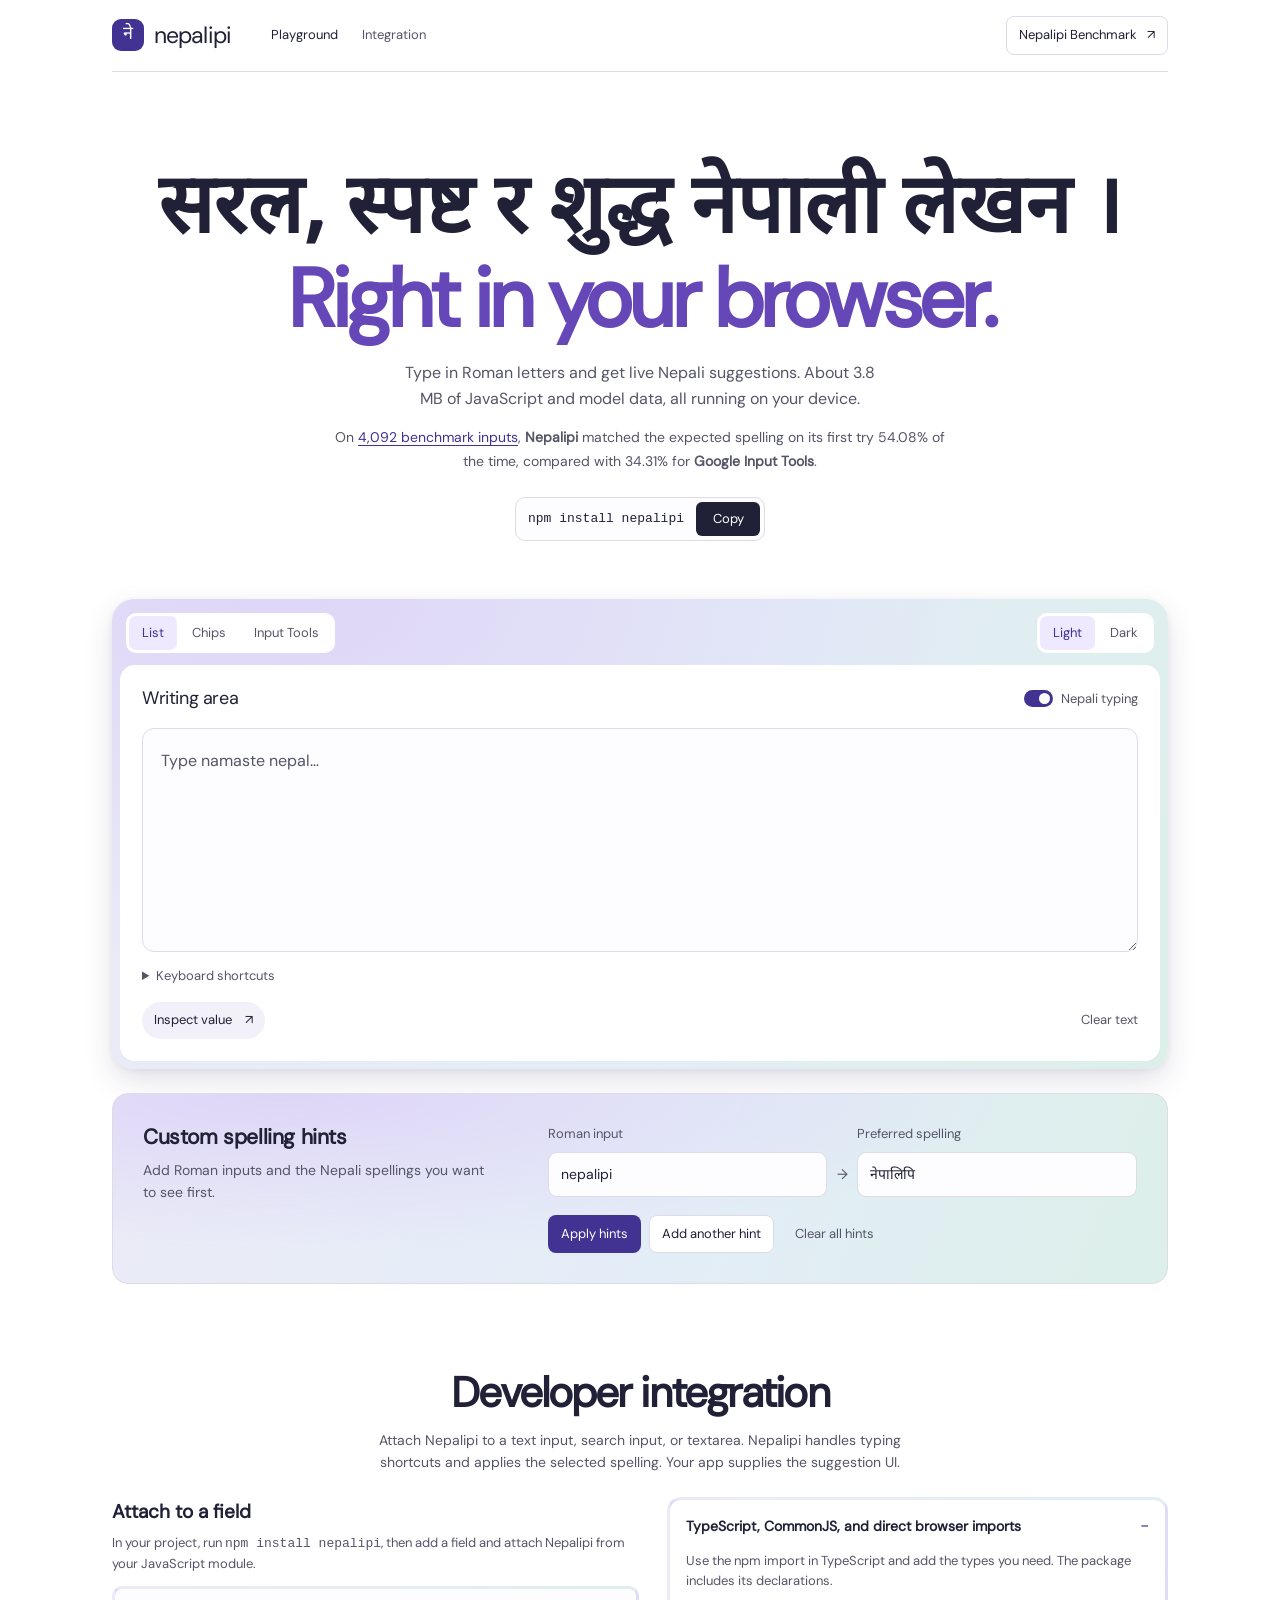
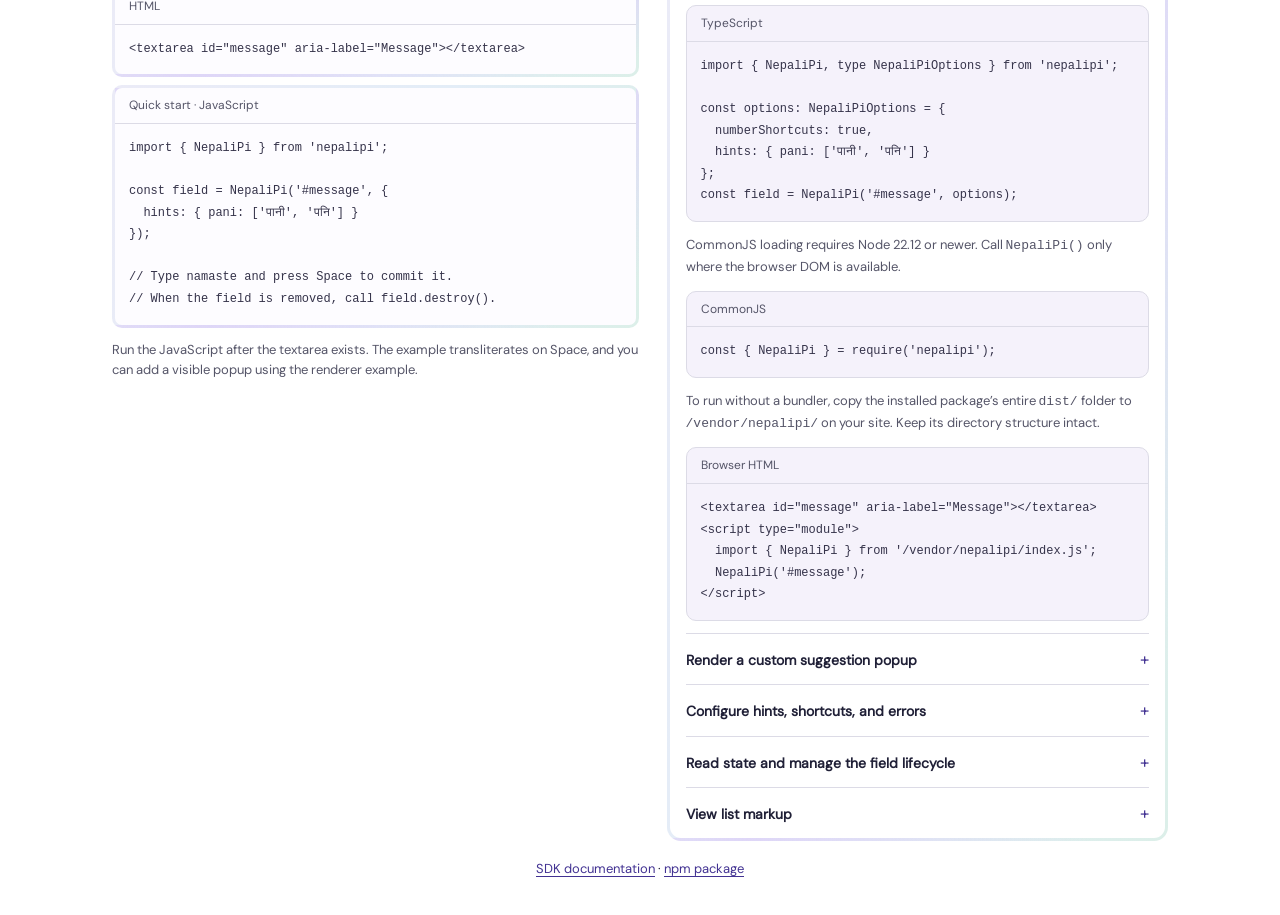
==== index.html @ 9d8fdc6d "Publish the Nepalipi demo and benchmark Demo source: 6772d2b95c09f2d27fc8e3fb9baa50d44a556fe8" ====
<!doctype html>
<html lang="en" data-theme="ink">
<head>
  <meta charset="UTF-8">
  <meta name="viewport" content="width=device-width, initial-scale=1">
  <meta name="theme-color" content="#0a0a0a">
  <meta http-equiv="refresh" content="0;url=/input-demo.html">
  <meta name="description" content="Add Nepali typing to your inputs and textareas with a vanilla JavaScript API.">
  <title>Nepalipi — Input playground</title>
  <link rel="canonical" href="/input-demo.html">
  <link rel="stylesheet" href="/input-demo/demo.css">
</head>
<body>
  <main><section class="intro"><h1>Nepalipi</h1><p><a href="/input-demo.html">Open the input playground →</a></p></section></main>
</body>
</html>
---- input-demo/demo.css ----
@font-face {
  font-family: DM;
  src: url('/fonts/dm-sans.ttf') format('truetype');
  font-weight: 400;
  font-display: swap;
}
@font-face {
  font-family: Nepali;
  src: url('/fonts/noto-devanagari.ttf') format('truetype');
  font-display: swap;
}

/* Consumer-owned demo styles. The browser API loads none of this stylesheet. */
:root {
  color-scheme: light;
  --page: #fff;
  --surface: #fff;
  --field: #fdfcff;
  --text: #202037;
  --muted: #555568;
  --line: #dcdbe6;
  --accent: #423292;
  --accent-ink: #fff;
  --soft: #eee9ff;
  --side: #f2f0f8;
  --code: #f5f2fb;
  --code-text: #35334a;
  --frame: radial-gradient(ellipse at 16% 0%, #ded6f7, transparent 58%),
    linear-gradient(112deg, #ebebf7, #e3edf7 55%, #dcefe9);
  --hero-accent: #6547b8;
  --popup-shadow: 0 12px 30px #2d265a22, 0 2px 6px #2d265a12;
}
:root[data-theme=ink] {
  color-scheme: dark;
  --page: #171522;
  --surface: #242033;
  --field: #1a1727;
  --text: #f6f3fd;
  --muted: #c1b9d2;
  --line: #554c68;
  --accent: #d6c7ff;
  --accent-ink: #23193b;
  --soft: #41345c;
  --side: #352b48;
  --code: #201a2f;
  --code-text: #e1d7f4;
  --frame: radial-gradient(ellipse at 16% 0%, #45395a, transparent 58%),
    linear-gradient(112deg, #322c45, #30394d 55%, #2d4645);
  --hero-accent: #c5b0ff;
  --popup-shadow: 0 12px 30px #0008, 0 2px 6px #0004;
}
* { box-sizing: border-box; }
html { scroll-padding-top: 24px; }
body { margin: 0; background: var(--page); color: var(--text); font: 14px/1.55 DM, Nepali, sans-serif; }
button, input, textarea { font: inherit; }
button, a, input, textarea, summary { -webkit-tap-highlight-color: transparent; }
button { cursor: pointer; color: inherit; }
button:disabled { cursor: default; }
a { color: inherit; text-decoration: none; }
button:focus-visible, a:focus-visible, summary:focus-visible { outline: 2px solid var(--accent); outline-offset: 4px; }
main, .masthead { width: min(1056px, calc(100% - 64px)); margin-inline: auto; }
.masthead { min-height: 72px; border-bottom: 1px solid var(--line); display: flex; align-items: center; justify-content: space-between; gap: 24px; }
.header-start { display: flex; align-items: center; gap: 40px; }
.brand { display: flex; align-items: center; gap: 10px; font-size: 23px; letter-spacing: -.9px; }
.brand-mark { display: grid; place-items: center; width: 32px; height: 32px; border-radius: 9px; background: var(--accent); color: var(--accent-ink); font: 18px/1 Nepali, sans-serif; letter-spacing: 0; }
.masthead nav { display: flex; gap: 24px; }
.masthead nav a { color: var(--muted); font-size: 13px; }
.masthead nav a[aria-current], .masthead nav a:hover { color: var(--text); }
.writer-link { display: flex; align-items: center; gap: 10px; border: 1px solid var(--line); border-radius: 8px; padding: 8px 12px; font-size: 13px; }
.writer-link:hover { background: var(--side); }
.intro { padding: clamp(48px, 7vw, 96px) 0 clamp(32px, 5vw, 58px); text-align: center; }
h1 { font: 700 clamp(42px, 6.4vw, 84px)/1.05 DM, sans-serif; letter-spacing: -.06em; margin: 0 0 18px; text-wrap: balance; }
h1 span { color: var(--hero-accent); }
h1 [lang=ne] { color: inherit; font-family: Nepali, sans-serif; letter-spacing: 0; }
.intro p { max-width: 485px; margin: 0 auto; color: var(--muted); font-size: 16px; line-height: 1.65; text-wrap: pretty; }
.intro .hero-benchmark { max-width: 620px; margin-top: 14px; font-size: 14px; }
.hero-benchmark a { color: var(--accent); text-decoration: underline; text-underline-offset: 3px; }
.install-command { display: inline-flex; align-items: center; gap: 12px; margin-top: 24px; padding: 4px 4px 4px 12px; border: 1px solid var(--line); border-radius: 10px; background: var(--field); }
.install-command code { font: 13px/1.5 'SFMono-Regular', Consolas, monospace; white-space: nowrap; }
.install-command button { min-width: 64px; border: 0; border-radius: 6px; padding: 7px 10px; background: var(--text); color: var(--page); font-size: 13px; }
.install-command button:hover { background: var(--accent); color: var(--accent-ink); }
.intro .install-status { margin-top: 8px; font-size: 12px; }
.intro .install-status:empty { margin-top: 0; }
.editor-frame { min-width: 0; padding: 8px; border-radius: 22px; background: var(--frame); box-shadow: var(--popup-shadow); }
.lab-bar { display: flex; align-items: center; justify-content: space-between; gap: 12px; padding: 6px 6px 12px; }
.renderer-switch, .appearance { display: flex; gap: 2px; padding: 3px; border-radius: 10px; background: var(--surface); }
.renderer-switch button, .appearance button { border: 0; border-radius: 7px; padding: 7px 13px; background: transparent; color: var(--muted); font-size: 13px; }
.renderer-switch button:hover, .appearance button:hover { color: var(--text); background: var(--side); }
.renderer-switch button[aria-pressed=true], .appearance button[aria-pressed=true] { color: var(--accent); background: var(--soft); }
.form-side { padding: 22px; border-radius: 15px; background: var(--surface); }
.workspace-heading { display: flex; justify-content: space-between; align-items: center; gap: 18px; margin-bottom: 18px; }
h2 { margin: 0; font-size: 18px; line-height: 1.3; font-weight: 400; letter-spacing: -.4px; }
.field-shell { position: relative; }
input[type=text], textarea { display: block; width: 100%; border: 1px solid var(--line); border-radius: 12px; background: var(--field); color: var(--text); padding: 14px 16px; font-size: 18px; line-height: 1.65; outline: none; }
textarea { resize: vertical; min-height: 224px; padding: 18px; font-size: 21px; line-height: 1.7; }
input[type=text]:hover, textarea:hover { border-color: var(--muted); }
input[type=text]:focus, textarea:focus { border-color: var(--accent); box-shadow: 0 0 0 2px var(--soft); }
input::placeholder, textarea::placeholder { color: var(--muted); opacity: 1; font-size: 16px; }
kbd { font-family: DM, sans-serif; }
.toggle { position: relative; display: flex; align-items: center; gap: 8px; cursor: pointer; font-size: 13px; color: var(--muted); }
.toggle input { position: absolute; left: 0; width: 32px; height: 22px; margin: 0; opacity: 0; }
.toggle-track { pointer-events: none; position: relative; width: 29px; height: 17px; border-radius: 20px; background: var(--muted); }
.toggle-track::after { content: ''; position: absolute; width: 11px; height: 11px; border-radius: 50%; top: 3px; left: 3px; background: var(--surface); transition: transform .16s; }
.toggle input:checked + .toggle-track { background: var(--accent); }
.toggle input:checked + .toggle-track::after { transform: translateX(12px); background: var(--accent-ink); }
.toggle input:focus-visible + .toggle-track { outline: 2px solid var(--accent); outline-offset: 4px; }
.form-footer { display: flex; align-items: center; justify-content: space-between; gap: 16px; margin-top: 16px; }
.submit, .reset { border: 0; border-radius: 24px; background: var(--side); color: var(--text); padding: 8px 12px; font-size: 13px; }
.submit > span { margin-left: 10px; }
.reset { background: transparent; color: var(--muted); padding-right: 0; }
.submit:hover, .reset:hover { color: var(--accent); }
#form-result { display: block; white-space: pre-wrap; overflow-wrap: anywhere; font-family: Nepali, monospace; border: 1px solid var(--line); border-radius: 12px; padding: 16px; margin-top: 20px; font-size: 13px; background: var(--code); }
.hint-controls {
  display: grid;
  grid-template-columns: minmax(0, 1fr) minmax(0, 1.65fr);
  align-items: start;
  gap: clamp(16px, 4vw, 48px);
  margin: 24px 0 0;
  padding: clamp(16px, 3vw, 30px);
  border: 1px solid var(--line);
  border-radius: 16px;
  background: var(--frame);
}
.hint-intro h2 { font-size: 21px; font-weight: 600; }
.hint-intro p, .integration-intro p { margin: 8px 0 0; color: var(--muted); font-size: 14px; line-height: 1.6; }
.hint-editor { min-width: 0; }
.hint-fields { display: grid; grid-template-columns: minmax(0, 1fr) 12px minmax(0, 1fr); align-items: end; gap: 9px; }
.hint-fields + .hint-fields { margin-top: 16px; border-top: 1px solid var(--line); padding-top: 16px; }
.remove-hint { grid-column: 1 / -1; justify-self: end; padding: 4px 0; border: 0; background: transparent; color: var(--muted); font-size: 12px; text-decoration: underline; text-underline-offset: 3px; }
.hint-controls label { display: block; color: var(--muted); font-size: 13px; margin-bottom: 8px; }
.hint-controls input[type=text] { font-size: 14px; padding: 10px 12px; border-radius: 9px; }
.hint-arrow { align-self: end; padding-bottom: 11px; color: var(--muted); text-align: center; }
.hint-actions { display: flex; gap: 8px; flex-wrap: wrap; margin-top: 18px; }
.hint-actions button { border: 0; border-radius: 8px; padding: 9px 13px; background: var(--surface); color: var(--text); box-shadow: inset 0 0 0 1px var(--line); font-size: 13px; }
.hint-actions button:first-child { background: var(--accent); color: var(--accent-ink); box-shadow: none; }
.hint-actions #clear-hints { background: transparent; color: var(--muted); box-shadow: none; }
.hint-actions button:hover { opacity: .85; }
.hint-controls #hint-status { margin: 16px 0 0; font-size: 13px; overflow-wrap: anywhere; }
summary { cursor: pointer; }
.typing-guide { margin-top: 14px; color: var(--muted); font-size: 13px; }
.typing-guide p { max-width: 440px; margin: 12px 0 0; line-height: 1.8; }
.integration { margin-top: clamp(42px, 7vw, 82px); padding-bottom: 32px; }
.integration-intro { max-width: 580px; margin: 0 auto 24px; text-align: center; }
.integration-intro h2 { font-size: clamp(28px, 4vw, 42px); font-weight: 700; letter-spacing: -.045em; }
.integration-layout { display: grid; grid-template-columns: minmax(0, 1.05fr) minmax(0, 1fr); gap: clamp(16px, 3vw, 28px); align-items: start; }
.integration-start, .integration-reference { min-width: 0; }
.integration-start h3 { margin: 0; font-size: 19px; font-weight: 600; }
.integration-start h3 + .engine-note { margin: 6px 0 12px; }
.integration-start .code-card + .code-card { margin-top: 8px; }
.integration .engine-note { margin: 12px 0 0; color: var(--muted); font-size: 13px; }
.integration-start .code-card { border: 3px solid transparent; background: linear-gradient(var(--field), var(--field)) padding-box, var(--frame) border-box; }
.integration-reference {
  border: 3px solid transparent;
  border-radius: 14px;
  background: linear-gradient(var(--surface), var(--surface)) padding-box, var(--frame) border-box;
  padding: 0 16px;
}
.integration-topic, .markup-preview { border-bottom: 1px solid var(--line); }
.integration-reference > :last-child { border-bottom: 0; }
.integration-reference summary { display: flex; justify-content: space-between; align-items: baseline; gap: 12px; padding: 12px 0; font-size: 14px; font-weight: 600; list-style: none; }
.integration-reference summary::-webkit-details-marker { display: none; }
.integration-reference summary::after { content: '+' / ''; color: var(--accent); font-size: 17px; font-weight: 400; }
.integration-reference details[open] > summary::after { content: '−' / ''; }
.integration-reference summary:hover { color: var(--accent); }
.integration-reference details[open] { padding-bottom: 12px; }
.integration-reference details > p:first-of-type { margin-top: 0; }
.integration-topic p, .integration-topic dd { color: var(--muted); font-size: 13px; line-height: 1.6; }
.integration-topic .code-card + .code-card { margin-top: 8px; }
.integration-topic dl { display: grid; gap: 12px; margin: 14px 0 0; }
.integration-topic dd { margin: 3px 0 0; }
.integration .integration-links { margin: 18px 0 0; text-align: center; font-size: 13px; }
.integration-links a { color: var(--accent); text-decoration: underline; text-underline-offset: 3px; }
pre { margin: 12px 0 0; font: 11px/1.8 'SFMono-Regular', Consolas, monospace; white-space: pre-wrap; overflow-wrap: anywhere; tab-size: 2; }
.markup-preview pre { padding: 14px; background: var(--code); border-radius: 10px; color: var(--text); }
.code-card { border: 1px solid var(--line); border-radius: 10px; background: var(--code); color: var(--code-text); }
.code-language { padding: 8px 14px; border-bottom: 1px solid var(--line); color: var(--muted); font-size: 12px; }
.code-card pre { margin: 0; padding: 14px; font-size: 12px; line-height: 1.8; }
.sr-only { position: absolute; width: 1px; height: 1px; overflow: hidden; clip-path: inset(50%); white-space: nowrap; }
[hidden] { display: none !important; }

/* Three independent suggestion renderers, styled only by this demo. */


.suggestion-host { position: absolute; top: 100%; left: 0; right: 0; z-index: 3; margin-top: 8px; }
.suggestion-host.caret-popup { position: fixed; inset: auto; width: 360px; max-width: calc(100vw - 16px); margin: 0; z-index: 100; overflow: auto; overscroll-behavior: contain; border-radius: 12px; box-shadow: var(--popup-shadow); scrollbar-width: thin; }
.suggestion-list { list-style: none; margin: 0; padding: 5px; border: 1px solid var(--line); border-radius: 12px; background: var(--surface); }
.suggestion-list li + li { margin-top: 2px; }
.suggestion-list button { display: flex; align-items: center; gap: 10px; width: 100%; border: 0; border-radius: 12px; padding: 9px 10px; background: transparent; text-align: left; }
.suggestion-list strong { flex: 1; min-width: 0; overflow-wrap: anywhere; font: 18px/1.45 Nepali, sans-serif; }
.suggestion-list button > span { font: 10px DM, Nepali, sans-serif; color: var(--muted); }
.suggestion-list button:hover { background: var(--side); }
.suggestion-list button[aria-selected=true] { background: var(--soft); color: var(--accent); }
.suggestion-list button[aria-selected=true] > span { color: var(--accent); }
.suggestion-list [data-kind=english] { border-top: 1px solid var(--line); border-radius: 0 0 6px 6px; margin-top: 3px; padding-top: 11px; }
.option-shortcut { flex: none; min-width: 19px; border: 1px solid var(--line); border-bottom-width: 2px; border-radius: 4px; background: var(--surface); color: var(--muted); padding: 0 4px; font: 12px/1.6 Nepali, sans-serif; text-align: center; }
[aria-selected=true] > .option-shortcut { border-color: color-mix(in srgb, var(--accent) 40%, transparent); color: var(--accent); }
.suggestion-chips { display: flex; flex-wrap: wrap; gap: 7px; padding: 10px; border: 1px solid var(--line); border-radius: 12px; background: var(--surface); }
.suggestion-chips button { display: flex; align-items: center; gap: 7px; min-width: 0; max-width: 100%; border: 1px solid var(--line); border-radius: 5px; padding: 8px 10px; background: var(--page); font: 17px/1.4 Nepali, sans-serif; text-align: left; }
.suggestion-chips [data-option-text] { min-width: 0; overflow-wrap: anywhere; }
.suggestion-chips button:hover { border-color: var(--accent); }
.suggestion-chips button[aria-selected=true] { background: var(--soft); border-color: var(--accent); color: var(--accent); }
.caret-popup [data-kind=english] strong, .suggestion-chips [data-kind=english] { font-family: DM, sans-serif; }
.option-language { font: 10px DM, Nepali, sans-serif; color: var(--muted); white-space: nowrap; }
.caret-popup [data-custom=true] [data-option-text] { text-decoration: underline dotted; text-decoration-color: var(--accent); text-underline-offset: 5px; }
.suggestion-host.caret-popup[data-renderer=ime] { width: 240px; }
.suggestion-ime { --ime-bg: #fff; --ime-text: #252a31; --ime-border: #d5dce4; --ime-header: #f2f5f9; --ime-secondary: #626c78; --ime-active: #e3edfc; --ime-active-text: #1c4d8d; background: var(--ime-bg); color: var(--ime-text); border: 1px solid var(--ime-border); border-radius: 12px; overflow: hidden; }
:root[data-theme=ink] .suggestion-ime { --ime-bg: #242c37; --ime-text: #edf1f6; --ime-border: #485568; --ime-header: #2c3745; --ime-secondary: #bbc8d8; --ime-active: #314c73; --ime-active-text: #dceaff; }
.ime-query { display: flex; align-items: center; gap: 9px; padding: 9px 11px; border-bottom: 1px solid var(--ime-border); background: var(--ime-header); font: 12px 'SFMono-Regular', Consolas, monospace; }
.ime-language { border-right: 1px solid var(--ime-border); padding-right: 9px; color: var(--ime-active-text); font: 14px Nepali, sans-serif; }
.ime-query > span:nth-child(2) { flex: 1; min-width: 0; overflow-wrap: anywhere; }
.ime-query small { color: var(--ime-secondary); font: 10px DM, sans-serif; white-space: nowrap; }
.suggestion-ime ol { list-style: none; margin: 0; padding: 4px; }
.suggestion-ime button { display: flex; align-items: center; gap: 12px; width: 100%; min-height: 35px; border: 0; border-radius: 5px; background: transparent; color: var(--ime-text); padding: 6px 9px; text-align: left; }
.suggestion-ime button strong { min-width: 0; overflow-wrap: anywhere; font: 17px/1.4 Nepali, sans-serif; }
.ime-number { min-width: 16px; color: var(--ime-secondary); font: 12px Nepali, sans-serif; }
.suggestion-ime button:hover { background: var(--ime-header); }
.suggestion-ime button[aria-selected=true] { background: var(--ime-active); color: var(--ime-active-text); box-shadow: inset 2px 0 var(--ime-active-text); }
.suggestion-ime button[aria-selected=true] .ime-number { color: var(--ime-active-text); }
.suggestion-ime [data-kind=english] { border-top: 1px solid var(--ime-border); margin-top: 4px; border-radius: 0 0 5px 5px; }
.suggestion-ime .option-language { margin-left: auto; color: var(--ime-secondary); }

@media (max-width: 900px) {
  main, .masthead { width: calc(100% - 40px); }
}
@media (max-width: 700px) {
  .header-start { gap: 25px; }
  .masthead nav { gap: 16px; }
  .masthead nav a { font-size: 12px; }
  .intro p { font-size: 14px; }
  .form-side { padding: 18px; }
  .hint-controls, .integration-layout { grid-template-columns: minmax(0, 1fr); }
  .integration-intro { margin-bottom: 18px; }
  .hint-fields { grid-template-columns: minmax(0, 1fr) 12px minmax(0, 1fr); gap: 10px; }
}
@media (max-width: 440px) {
  main, .masthead { width: calc(100% - 32px); }
  .brand { font-size: 23px; }
  .masthead nav { display: none; }
  .writer-link { padding: 8px 12px; gap: 10px; font-size: 12px; }
  .intro p { font-size: 13px; }
  .editor-frame { padding: 6px; border-radius: 17px; }
  .lab-bar { gap: 6px; padding: 2px 1px 8px; flex-wrap: wrap; }
  .renderer-switch { gap: 4px; }
  .renderer-switch button { padding: 8px 9px; font-size: 11px; }
  .appearance button { padding: 8px; font-size: 11px; }
  .form-side { padding: 12px; border-radius: 12px; }
  .workspace-heading { margin-bottom: 14px; gap: 10px; }
  .toggle { font-size: 11px; gap: 6px; }
  h2 { font-size: 17px; }
  input[type=text], textarea { padding: 12px; }
  .hint-controls input[type=text] { padding-inline: 10px; }
  .form-footer { gap: 8px; }
  .submit, .reset { font-size: 11px; }
  .submit { padding-inline: 12px; }
  .code-card pre { font-size: 11px; }
  .suggestion-list button { gap: 7px; padding-inline: 7px; }
  .suggestion-list button > span { font-size: 9px; }
}
@media (prefers-reduced-motion: reduce) {
  *, *::before, *::after { transition: none !important; }
}
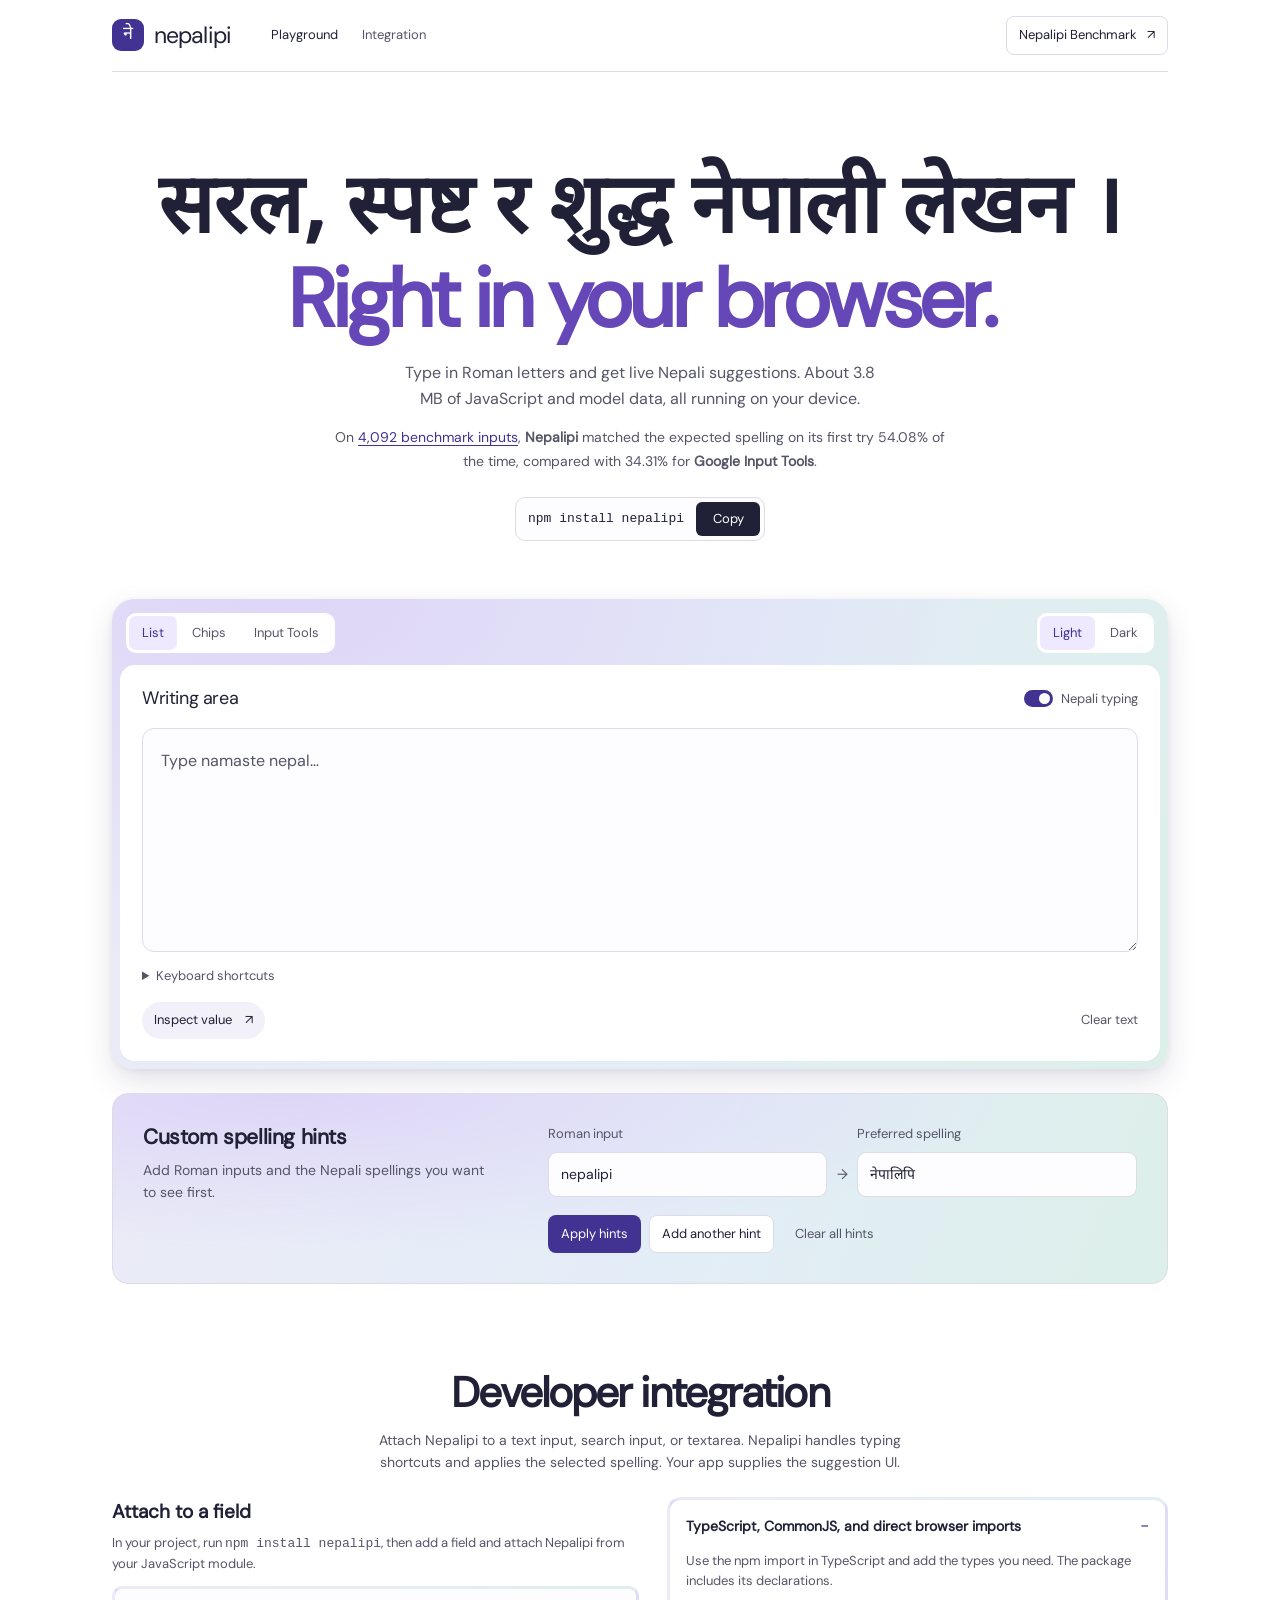
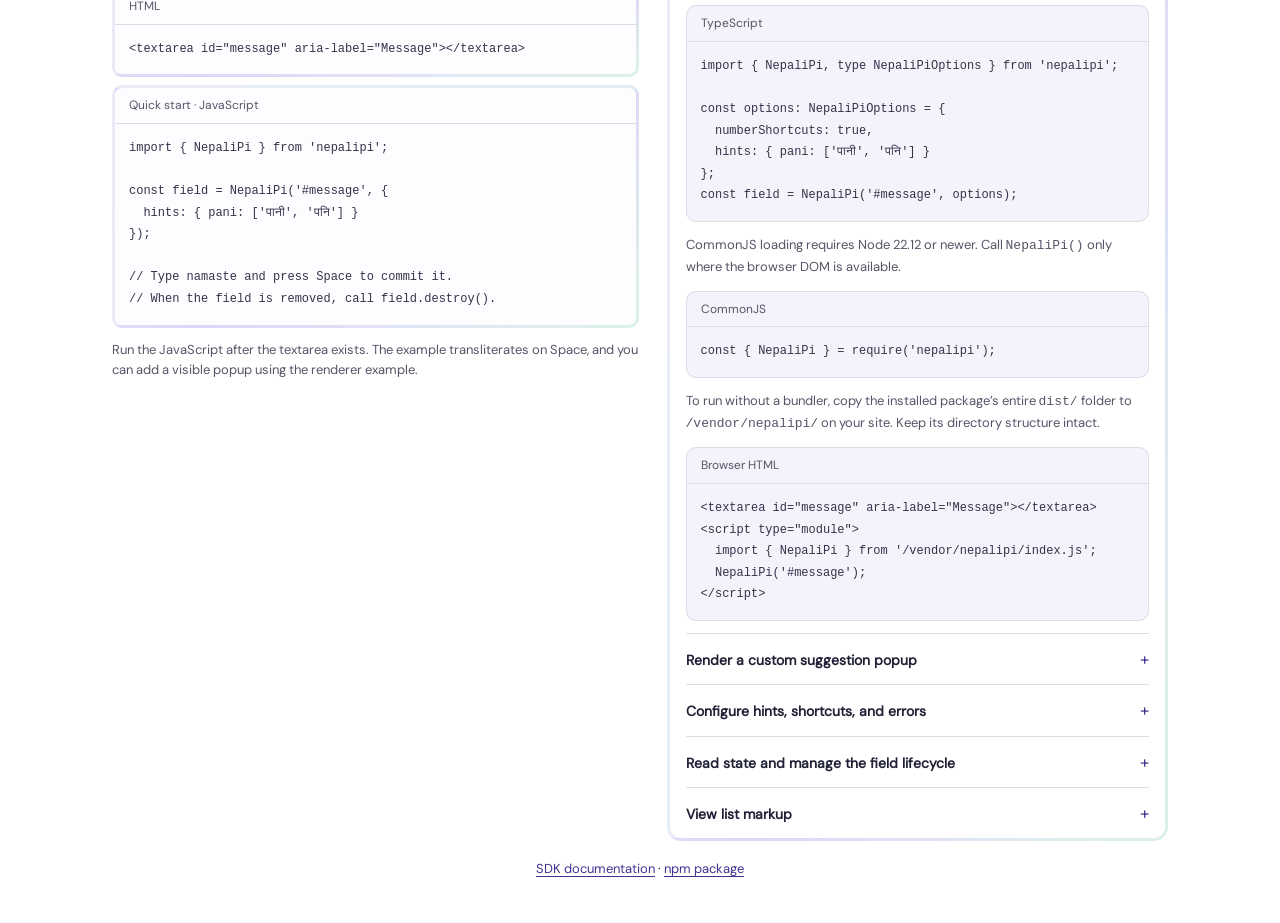
==== commit bd279f16: "Serve the writing demo directly at the homepage Demo source: 1b78b4636239609bc2977a869dfdc9d82beda3f" ====
--- a/index.html
+++ b/index.html
@@ -1,16 +1,188 @@
 <!doctype html>
-<html lang="en" data-theme="ink">
+<html lang="en" data-theme="paper">
 <head>
   <meta charset="UTF-8">
   <meta name="viewport" content="width=device-width, initial-scale=1">
-  <meta name="theme-color" content="#0a0a0a">
-  <meta http-equiv="refresh" content="0;url=/input-demo.html">
-  <meta name="description" content="Add Nepali typing to your inputs and textareas with a vanilla JavaScript API.">
-  <title>Nepalipi — Input playground</title>
-  <link rel="canonical" href="/input-demo.html">
+  <meta name="description" content="Nepali typing runs entirely in your browser with about 3.8 MB of JavaScript and model data. Compare Nepalipi’s first suggestions with Google Input Tools.">
+  <title>Nepalipi — Type Nepali with Roman letters</title>
+  <link rel="icon" href="/favicon.svg" type="image/svg+xml">
   <link rel="stylesheet" href="/input-demo/demo.css">
+  <script type="module" src="/input-demo/demo.js"></script>
 </head>
 <body>
-  <main><section class="intro"><h1>Nepalipi</h1><p><a href="/input-demo.html">Open the input playground →</a></p></section></main>
+  <header class="masthead"><div class="header-start"><a class="brand" href="/"><span class="brand-mark" lang="ne" aria-hidden="true">ने</span>nepalipi</a><nav aria-label="Demo navigation"><a href="#playground" aria-current="page">Playground</a><a href="#integration">Integration</a></nav></div><a class="writer-link" href="/benchmark.html">Nepalipi Benchmark <span aria-hidden="true">↗</span></a></header>
+  <main>
+    <section class="intro">
+      <h1><span lang="ne">सरल, स्पष्ट र शुद्ध नेपाली लेखन ।</span><br><span>Right in your browser.</span></h1>
+      <p>Type in Roman letters and get live Nepali suggestions. About 3.8 MB of JavaScript and model data, all running on your device.</p>
+      <p class="hero-benchmark">On <a href="/benchmark.html?suite=public-full#scores-panel">4,092 benchmark inputs</a>, <strong>Nepalipi</strong> matched the expected spelling on its first try 54.08% of the time, compared with 34.31% for <strong>Google Input Tools</strong>.</p>
+      <div class="install-command">
+        <code id="install-command">npm install nepalipi</code>
+        <button id="copy-install" type="button">Copy</button>
+      </div>
+      <p id="install-status" class="install-status" role="status"></p>
+    </section>
+    <section id="playground" class="playground" aria-label="Input integration playground">
+      <div class="editor-frame">
+        <div class="lab-bar"><div class="renderer-switch" role="group" aria-label="Suggestion style"><button type="button" data-renderer="list" aria-pressed="true">List</button><button type="button" data-renderer="chips" aria-pressed="false">Chips</button><button type="button" data-renderer="ime" aria-pressed="false">Input Tools</button></div><div class="appearance" role="group" aria-label="Demo appearance"><button type="button" data-theme-choice="paper" aria-pressed="true">Light</button><button type="button" data-theme-choice="ink" aria-pressed="false">Dark</button></div></div>
+        <div class="form-side">
+          <div class="workspace-heading"><h2><label for="message">Writing area</label></h2><label class="toggle"><input id="enabled" form="demo-form" type="checkbox" checked><span class="toggle-track" aria-hidden="true"></span>Nepali typing</label></div>
+          <form id="demo-form">
+            <div class="field-shell">
+              <textarea id="message" name="message" rows="4" spellcheck="false" placeholder="Type namaste nepal…" aria-describedby="typing-help"></textarea>
+              <div id="message-options" class="suggestion-host" hidden></div>
+            </div>
+            <details class="typing-guide"><summary>Keyboard shortcuts</summary><p id="typing-help">Use 1–5 for Nepali, 6 for English, or ↑ ↓ and Space to choose. Esc keeps numbers literal. Type . for punctuation.</p></details>
+            <div class="form-footer"><button type="submit" class="submit">Inspect value <span aria-hidden="true">↗</span></button><button type="reset" class="reset">Clear text</button></div>
+          </form>
+          <output id="form-result" hidden aria-live="polite"></output>
+        </div>
+      </div>
+    </section>
+    <form id="hint-form" class="hint-controls" aria-labelledby="hints-title">
+      <div class="hint-intro">
+        <h2 id="hints-title">Custom spelling hints</h2>
+        <p>Add Roman inputs and the Nepali spellings you want to see first.</p>
+      </div>
+      <div class="hint-editor">
+        <div id="hint-rows">
+          <div class="hint-fields">
+            <div><label for="hint-roman">Roman input</label><input id="hint-roman" data-hint-roman type="text" value="nepalipi" maxlength="64" pattern="[A-Za-z]+" required spellcheck="false"></div>
+            <span class="hint-arrow" aria-hidden="true">→</span>
+            <div><label for="hint-nepali">Preferred spelling</label><input id="hint-nepali" data-hint-nepali type="text" value="नेपालिपि" maxlength="128" required spellcheck="false" lang="ne"></div>
+          </div>
+        </div>
+        <div class="hint-actions">
+          <button id="apply-hint" type="submit">Apply hints</button>
+          <button id="add-hint" type="button">Add another hint</button>
+          <button id="clear-hints" type="button">Clear all hints</button>
+        </div>
+        <p id="hint-status" role="status" hidden></p>
+      </div>
+    </form>
+    <section id="integration" class="integration" aria-labelledby="integration-title">
+      <div class="integration-intro">
+        <h2 id="integration-title">Developer integration</h2>
+        <p>Attach Nepalipi to a text input, search input, or textarea. Nepalipi handles typing shortcuts and applies the selected spelling. Your app supplies the suggestion UI.</p>
+      </div>
+      <div class="integration-layout">
+        <div class="integration-start">
+          <h3>Attach to a field</h3>
+          <p class="engine-note">In your project, run <code>npm install nepalipi</code>, then add a field and attach Nepalipi from your JavaScript module.</p>
+          <div class="code-card"><div class="code-language">HTML</div><pre><code id="integration-quick-html">&lt;textarea id="message" aria-label="Message"&gt;&lt;/textarea&gt;</code></pre></div>
+          <div class="code-card">
+            <div class="code-language">Quick start · JavaScript</div>
+            <pre><code id="integration-quick-start">import { NepaliPi } from 'nepalipi';
+
+const field = NepaliPi('#message', {
+  hints: { pani: ['पानी', 'पनि'] }
+});
+
+// Type namaste and press Space to commit it.
+// When the field is removed, call field.destroy().</code></pre>
+          </div>
+          <p class="engine-note">Run the JavaScript after the textarea exists. The example transliterates on Space, and you can add a visible popup using the renderer example.</p>
+        </div>
+        <div class="integration-reference">
+          <details class="integration-topic" open>
+            <summary>TypeScript, CommonJS, and direct browser imports</summary>
+            <p>Use the npm import in TypeScript and add the types you need. The package includes its declarations.</p>
+            <div class="code-card"><div class="code-language">TypeScript</div><pre><code id="integration-typescript">import { NepaliPi, type NepaliPiOptions } from 'nepalipi';
+
+const options: NepaliPiOptions = {
+  numberShortcuts: true,
+  hints: { pani: ['पानी', 'पनि'] }
+};
+const field = NepaliPi('#message', options);</code></pre></div>
+            <p>CommonJS loading requires Node 22.12 or newer. Call <code>NepaliPi()</code> only where the browser DOM is available.</p>
+            <div class="code-card"><div class="code-language">CommonJS</div><pre><code>const { NepaliPi } = require('nepalipi');</code></pre></div>
+            <p>To run without a bundler, copy the installed package’s entire <code>dist/</code> folder to <code>/vendor/nepalipi/</code> on your site. Keep its directory structure intact.</p>
+            <div class="code-card"><div class="code-language">Browser HTML</div><pre><code id="integration-direct-browser">&lt;textarea id="message" aria-label="Message"&gt;&lt;/textarea&gt;
+&lt;script type="module"&gt;
+  import { NepaliPi } from '/vendor/nepalipi/index.js';
+  NepaliPi('#message');
+&lt;/script&gt;</code></pre></div>
+          </details>
+          <details class="integration-topic">
+            <summary>Render a custom suggestion popup</summary>
+            <p>Give Nepalipi a separate container. It handles visibility and caret positioning. The renderer updates accessible attributes and wires up pointer selection.</p>
+            <div class="code-card">
+              <div class="code-language">HTML</div>
+              <pre><code id="integration-popup-html">&lt;textarea id="message"&gt;&lt;/textarea&gt;
+&lt;div id="suggestions" hidden&gt;&lt;/div&gt;</code></pre>
+            </div>
+            <div class="code-card">
+              <div class="code-language">JavaScript</div>
+              <pre><code id="integration-popup-js">import { NepaliPi } from 'nepalipi';
+
+function applyAttributes(element, attributes) {
+  for (const [name, value] of Object.entries(attributes)) {
+    if (value === null) element.removeAttribute(name);
+    else element.setAttribute(name, value);
+  }
+}
+
+const field = NepaliPi('#message', {
+  dropdown: {
+    container: '#suggestions',
+    position: 'caret',
+    render(state, { container, controller }) {
+      applyAttributes(controller.target, controller.getInputAttributes());
+      applyAttributes(container, controller.getListAttributes());
+
+      container.replaceChildren(...state.suggestions.map(suggestion =&gt; {
+        const option = document.createElement('button');
+        option.type = 'button';
+        option.textContent = suggestion.label ?? suggestion.text;
+        applyAttributes(option, controller.getOptionAttributes(suggestion.id));
+        option.onpointerdown = event =&gt; event.preventDefault();
+        option.onclick = () =&gt; controller.choose(suggestion.id);
+        return option;
+      }));
+    }
+  }
+});</code></pre>
+            </div>
+            <p>Use <code>position: 'manual'</code> if your app positions the popup. For fully custom rendering, subscribe with <code>field.subscribe(listener)</code>, render from <code>state.suggestions</code>, and call the returned unsubscribe function on cleanup.</p>
+          </details>
+          <details class="integration-topic">
+            <summary>Configure hints, shortcuts, and errors</summary>
+            <dl>
+              <div><dt><code>enabled</code> and <code>numberShortcuts</code></dt><dd>Both default to <code>true</code>. Set <code>numberShortcuts: false</code> if the field needs literal digits.</dd></div>
+              <div><dt><code>hints</code> and <code>setHints(hints)</code></dt><dd>Map each Roman key to one spelling or an ordered list. Hints apply to this field only and appear ahead of engine suggestions. Calling <code>setHints()</code> with a map replaces the previous map. Pass <code>{}</code> to clear it.</dd></div>
+              <div><dt><code>onError(error, info)</code></dt><dd>Handle failures in dropdown renderers and subscribers after setup. The callback receives the error, a code, and the target field.</dd></div>
+            </dl>
+          </details>
+          <details class="integration-topic">
+            <summary>Read state and manage the field lifecycle</summary>
+            <dl>
+              <div><dt><code>getState()</code> and <code>subscribe(listener)</code></dt><dd>Read <code>suggestions</code>, <code>activeId</code>, <code>open</code>, and <code>mode</code>. The mode identifies a word or punctuation menu. Each suggestion has an ID, text, shortcut number, and kind.</dd></div>
+              <div><dt><code>choose(id)</code> and <code>highlight(id)</code></dt><dd>Use IDs from the current state. Choose from a keyboard or pointer handler so the controller can apply the selection.</dd></div>
+              <div><dt><code>open()</code>, <code>dismiss()</code>, and <code>getCaretRect()</code></dt><dd>Open or close the suggestions, or read the caret position when positioning your own popup.</dd></div>
+              <div><dt><code>update(options)</code> and <code>NepaliPi.get(target)</code></dt><dd>Update a controller or look up one already attached to the field. Attach only once per element.</dd></div>
+              <div><dt><code>destroy()</code></dt><dd>Detach when the field is removed. In frameworks, attach after mount and destroy before unmount.</dd></div>
+            </dl>
+            <div class="code-card"><div class="code-language">Subscribe and clean up</div><pre><code>const unsubscribe = field.subscribe(state =&gt; {
+  console.log(state.mode, state.suggestions);
+});
+
+// Call both when the component is removed.
+unsubscribe();
+field.destroy();</code></pre></div>
+          </details>
+          <details class="markup-preview"><summary id="markup-label">View list markup</summary><pre id="markup-code">&lt;ul role="listbox"&gt;
+  &lt;li&gt;
+    &lt;button role="option"&gt;
+      &lt;strong&gt;नमस्ते&lt;/strong&gt;
+      &lt;kbd&gt;१&lt;/kbd&gt;
+    &lt;/button&gt;
+  &lt;/li&gt;
+&lt;/ul&gt;</pre></details>
+        </div>
+      </div>
+      <p class="integration-links"><a href="https://github.com/razaanstha/nepalipi#browser-integration">SDK documentation</a> · <a href="https://www.npmjs.com/package/nepalipi">npm package</a></p>
+    </section>
+    <p id="announcement" class="sr-only" aria-live="polite" aria-atomic="true"></p>
+  </main>
 </body>
 </html>
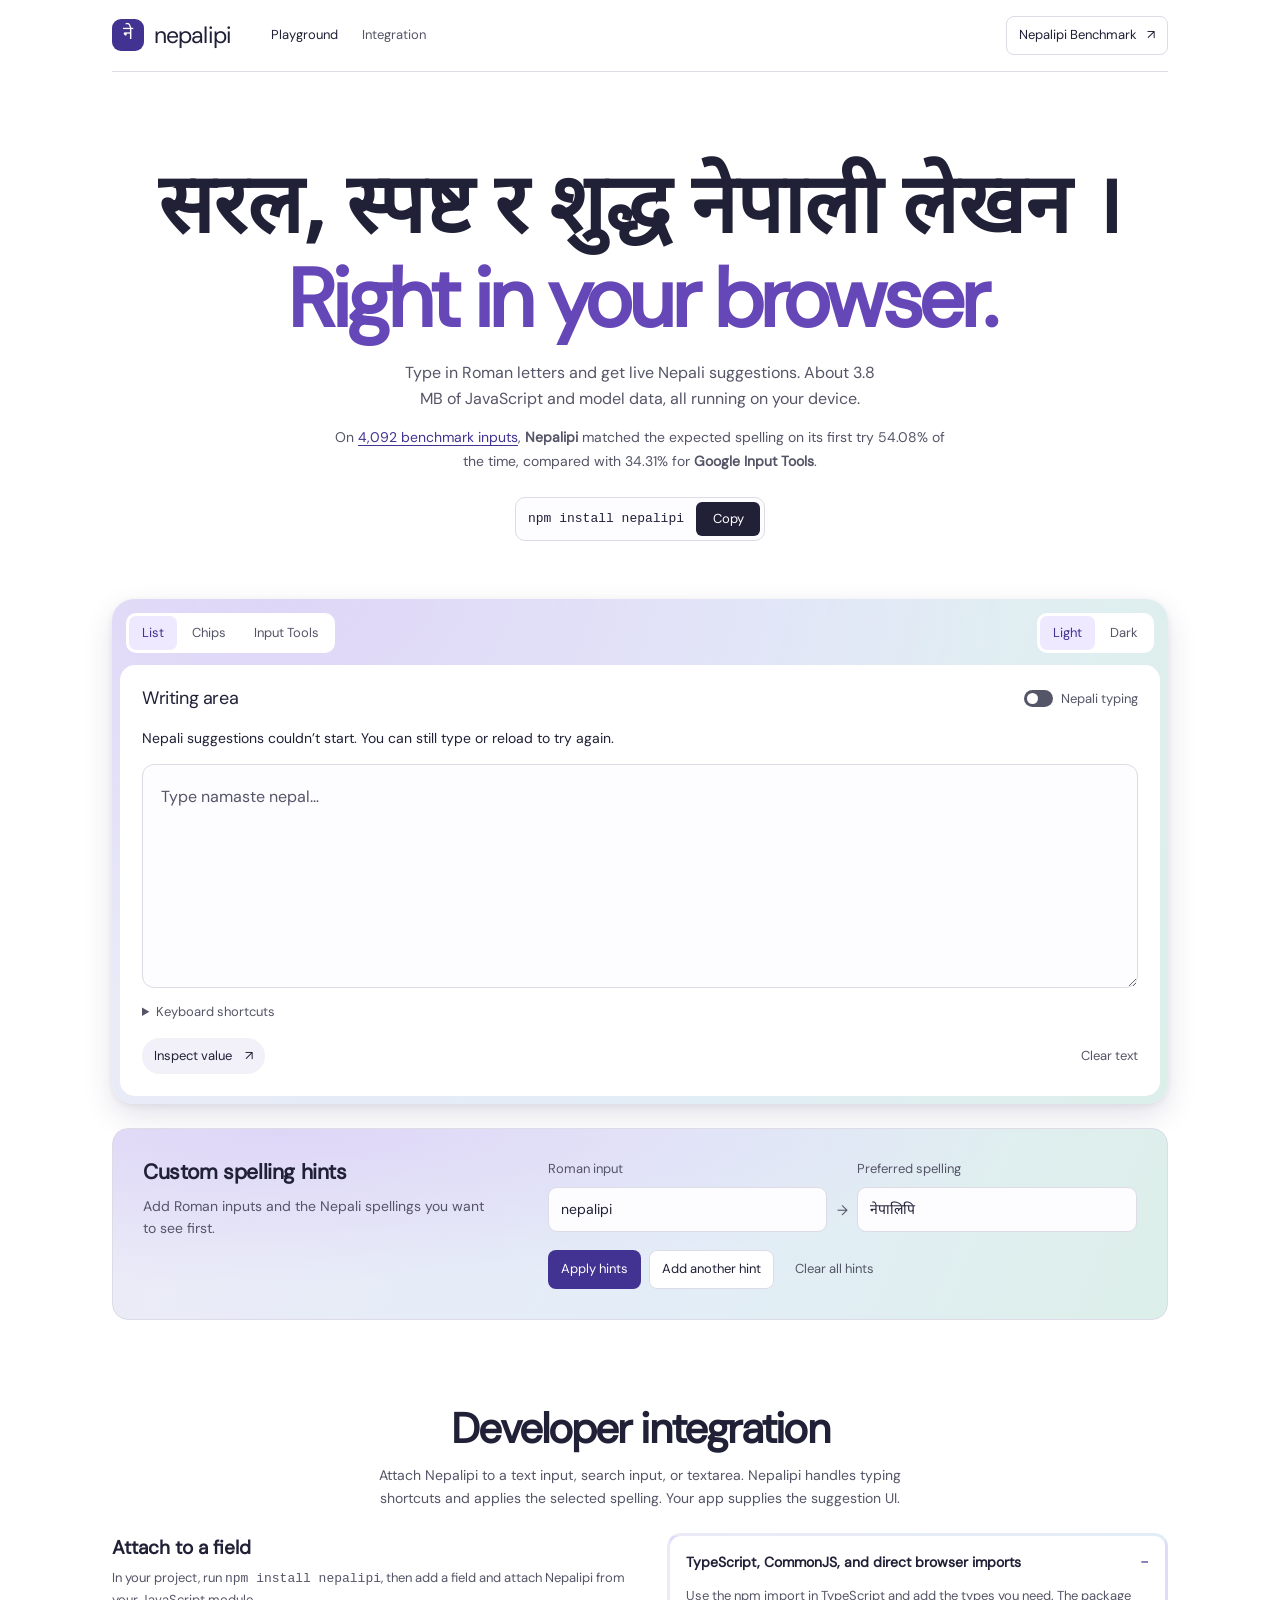
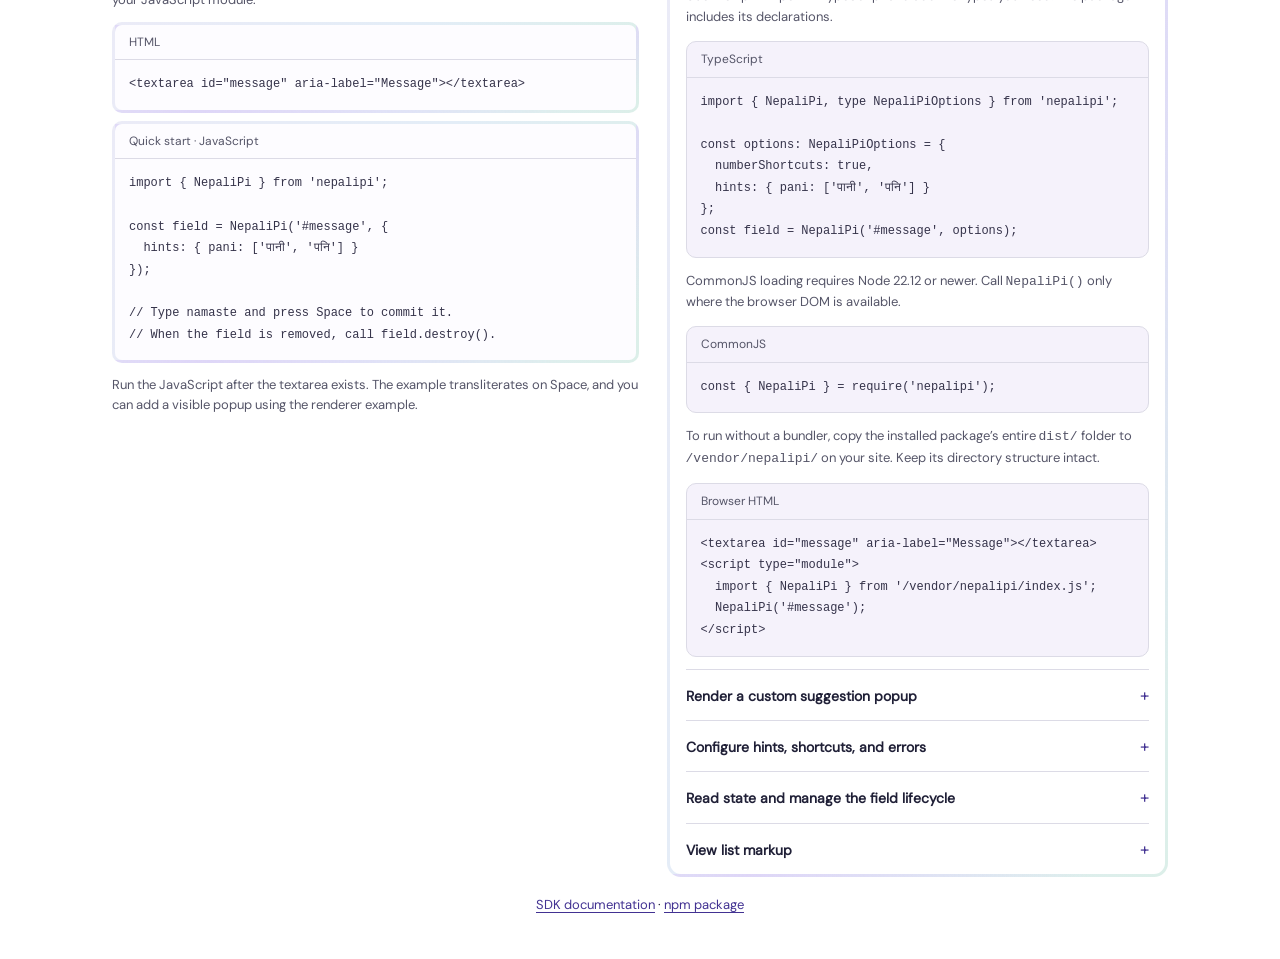
==== commit 0d482497: "Load the typing engine after the homepage Demo source: 6536ba5b556050fd04ea177f45f9a969be28fff7" ====
--- a/index.html
+++ b/index.html
@@ -27,6 +27,7 @@
         <div class="lab-bar"><div class="renderer-switch" role="group" aria-label="Suggestion style"><button type="button" data-renderer="list" aria-pressed="true">List</button><button type="button" data-renderer="chips" aria-pressed="false">Chips</button><button type="button" data-renderer="ime" aria-pressed="false">Input Tools</button></div><div class="appearance" role="group" aria-label="Demo appearance"><button type="button" data-theme-choice="paper" aria-pressed="true">Light</button><button type="button" data-theme-choice="ink" aria-pressed="false">Dark</button></div></div>
         <div class="form-side">
           <div class="workspace-heading"><h2><label for="message">Writing area</label></h2><label class="toggle"><input id="enabled" form="demo-form" type="checkbox" checked><span class="toggle-track" aria-hidden="true"></span>Nepali typing</label></div>
+          <p id="engine-status" class="engine-note" role="status" hidden>Nepali suggestions couldn’t start. You can still type or reload to try again.</p>
           <form id="demo-form">
             <div class="field-shell">
               <textarea id="message" name="message" rows="4" spellcheck="false" placeholder="Type namaste nepal…" aria-describedby="typing-help"></textarea>
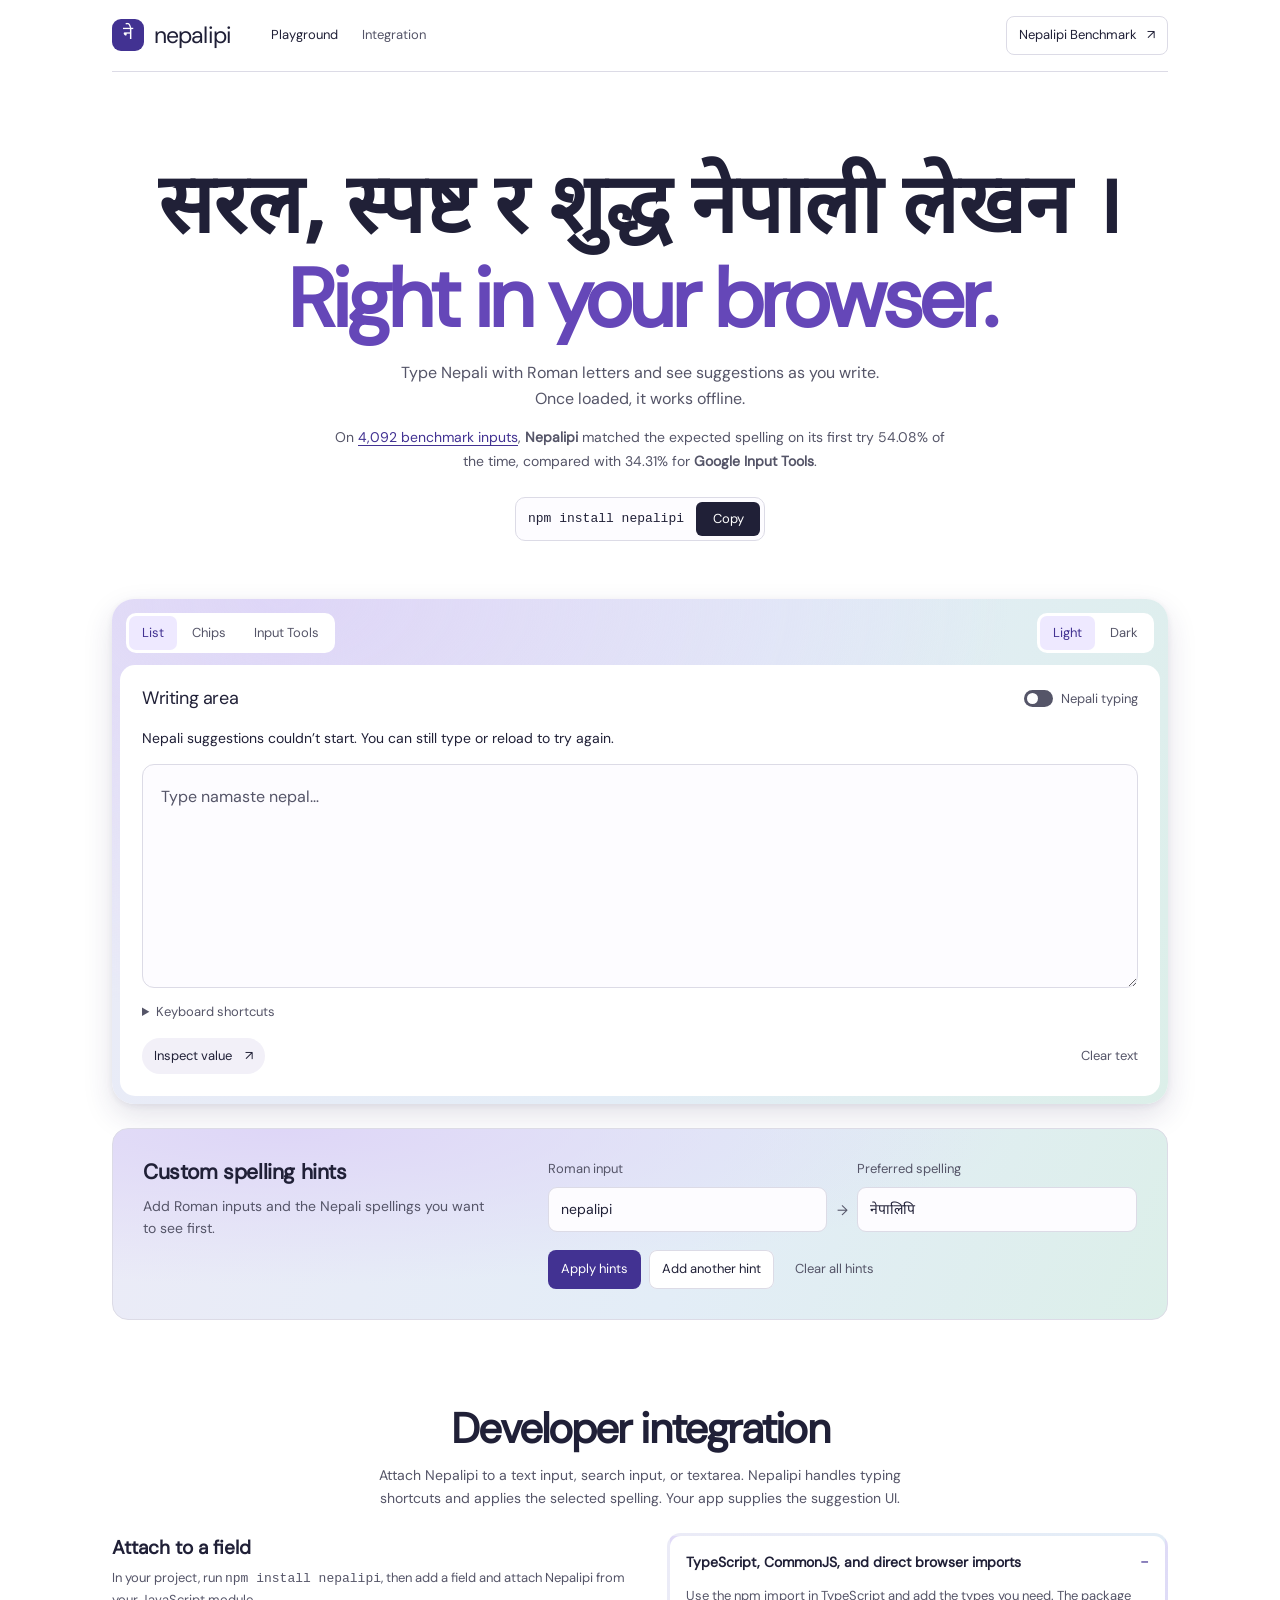
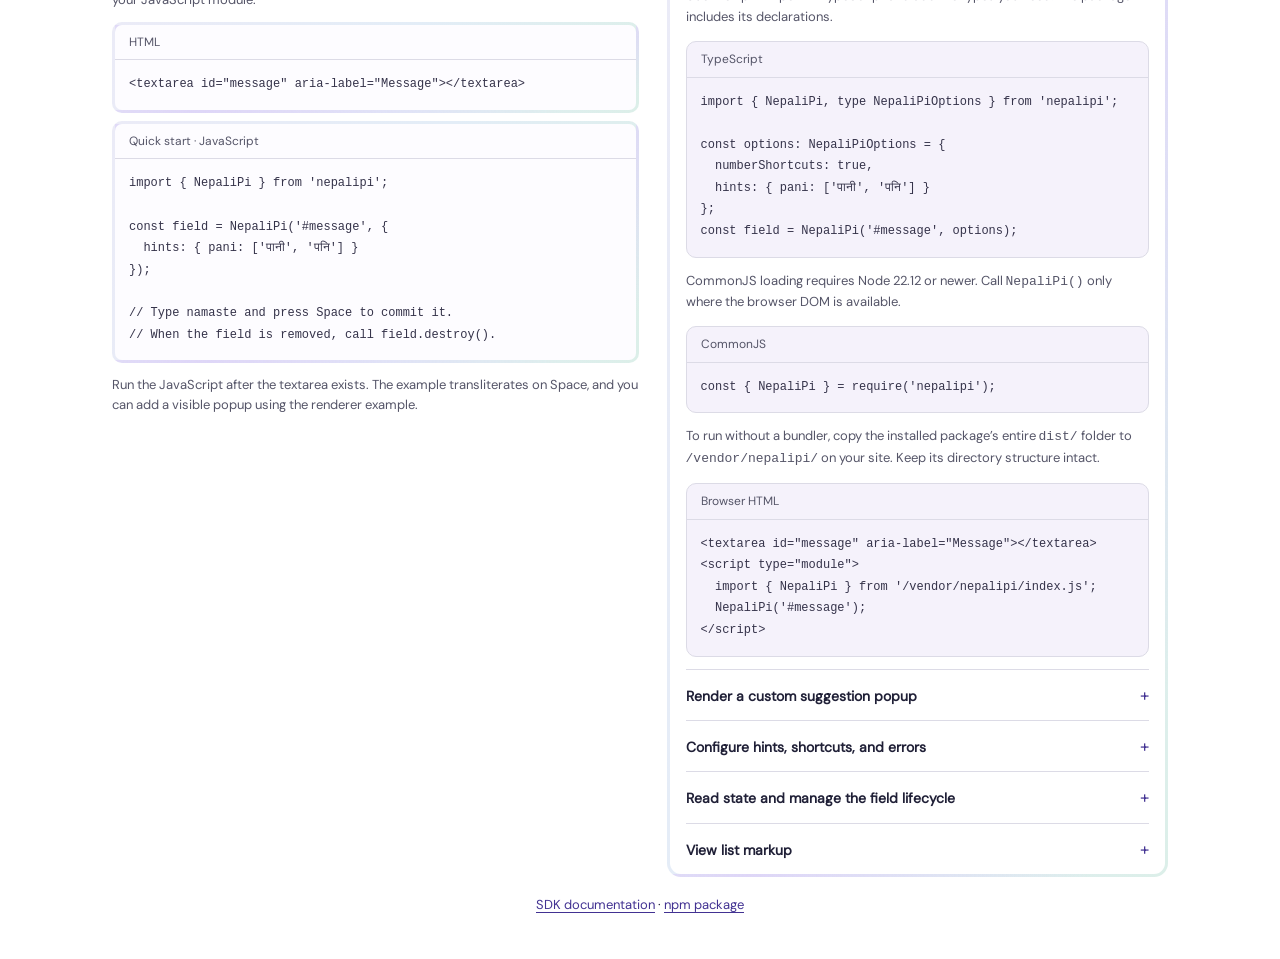
==== commit d8702823: "Simplify the writing demo intro Demo source: f4c6c99f2a4da1b92c3b194bd70347e2bc66be26" ====
--- a/index.html
+++ b/index.html
@@ -14,7 +14,7 @@
   <main>
     <section class="intro">
       <h1><span lang="ne">सरल, स्पष्ट र शुद्ध नेपाली लेखन ।</span><br><span>Right in your browser.</span></h1>
-      <p>Type in Roman letters and get live Nepali suggestions. About 3.8 MB of JavaScript and model data, all running on your device.</p>
+      <p>Type Nepali with Roman letters and see suggestions as you write. Once loaded, it works offline.</p>
       <p class="hero-benchmark">On <a href="/benchmark.html?suite=public-full#scores-panel">4,092 benchmark inputs</a>, <strong>Nepalipi</strong> matched the expected spelling on its first try 54.08% of the time, compared with 34.31% for <strong>Google Input Tools</strong>.</p>
       <div class="install-command">
         <code id="install-command">npm install nepalipi</code>
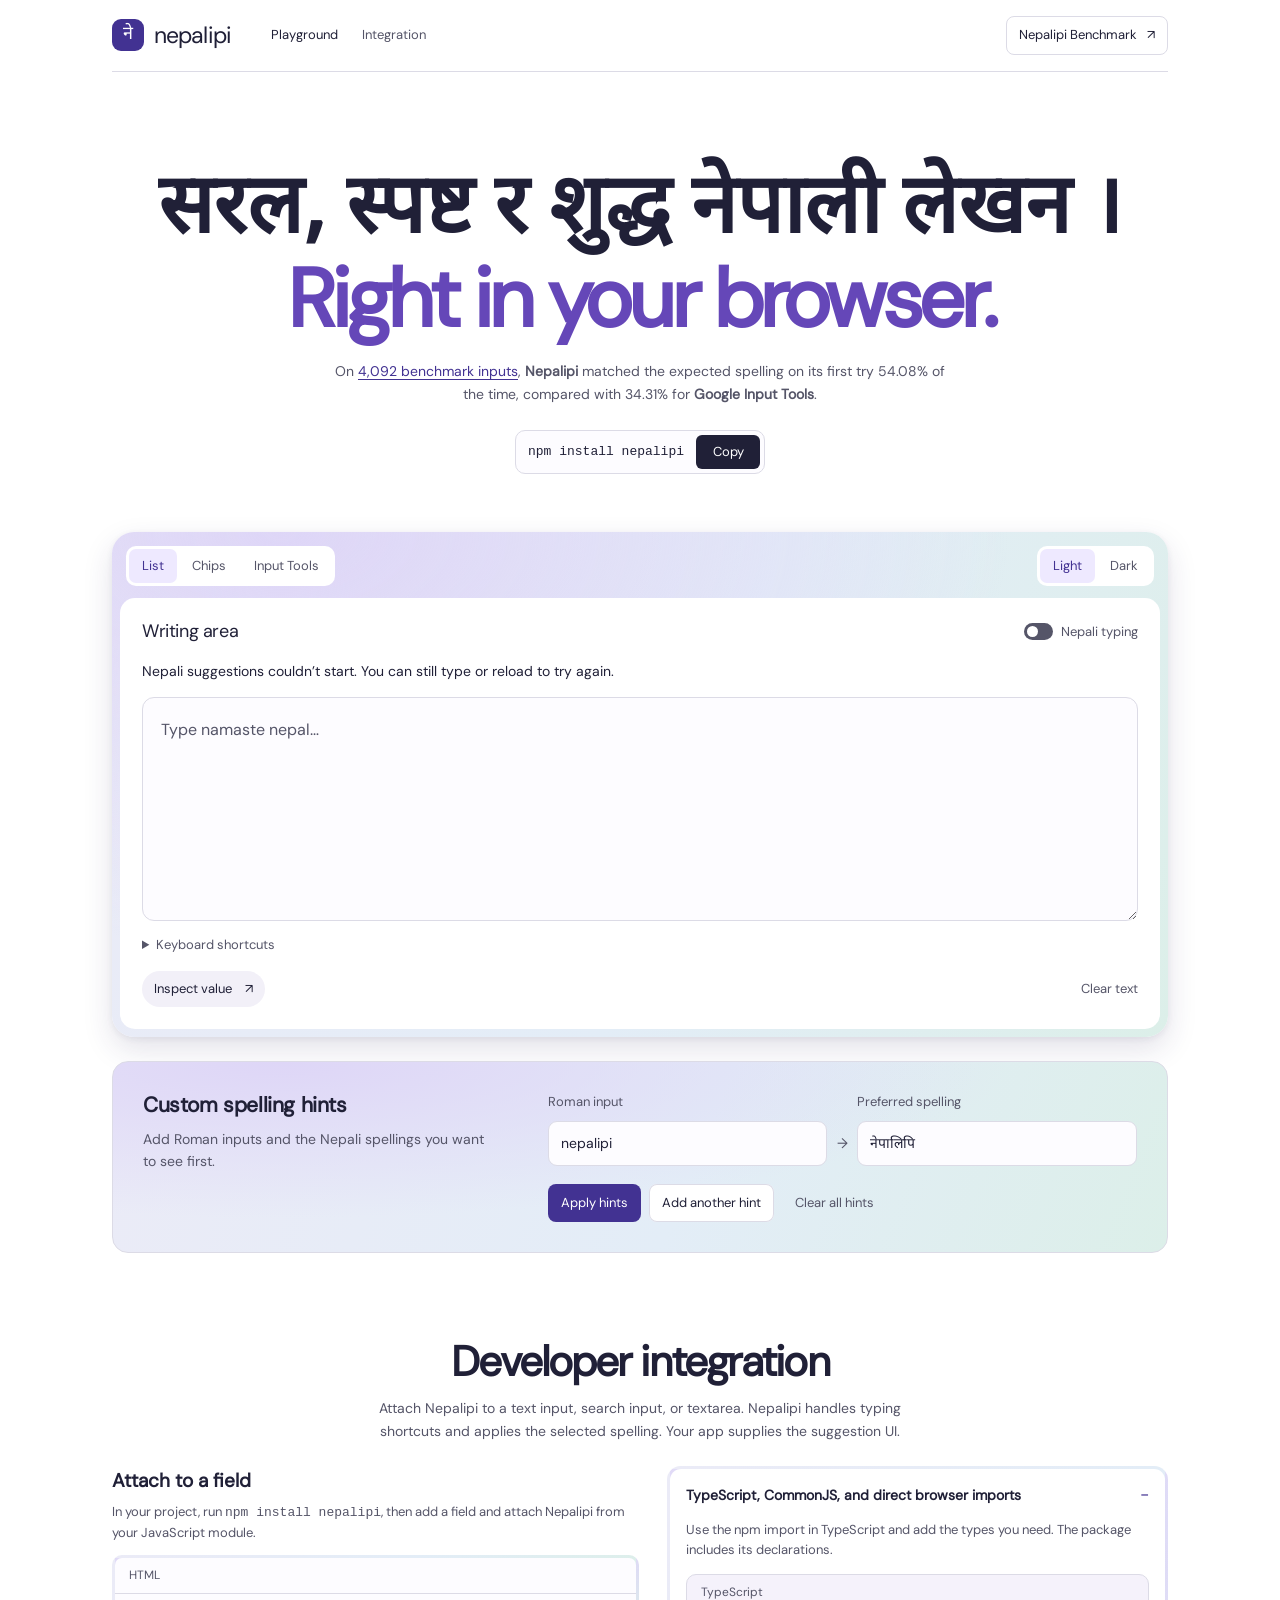
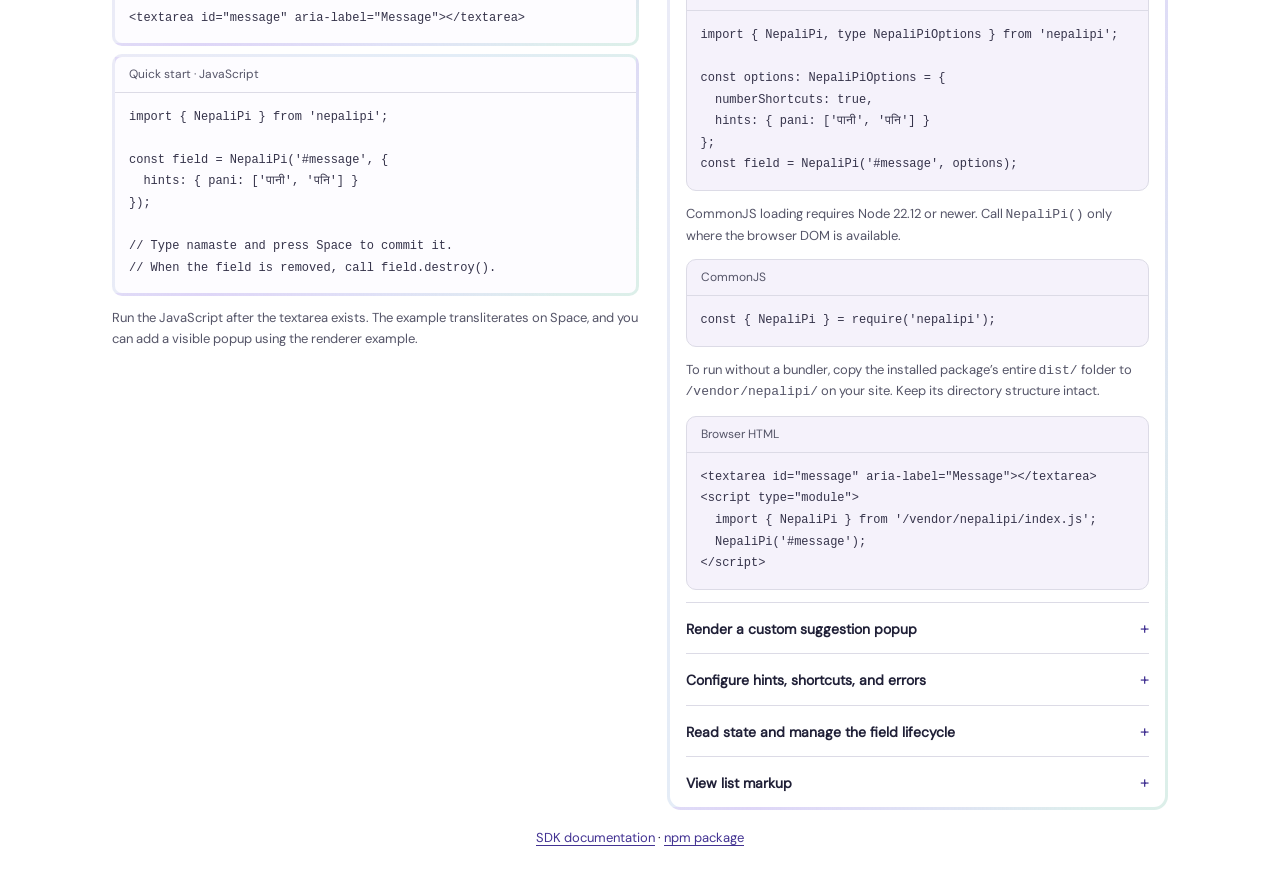
==== commit a2b87774: "Remove the homepage description line Demo source: 98918411a0c2deec8bbade9b6015a8404765b5ef" ====
--- a/index.html
+++ b/index.html
@@ -14,7 +14,6 @@
   <main>
     <section class="intro">
       <h1><span lang="ne">सरल, स्पष्ट र शुद्ध नेपाली लेखन ।</span><br><span>Right in your browser.</span></h1>
-      <p>Type Nepali with Roman letters and see suggestions as you write. Once loaded, it works offline.</p>
       <p class="hero-benchmark">On <a href="/benchmark.html?suite=public-full#scores-panel">4,092 benchmark inputs</a>, <strong>Nepalipi</strong> matched the expected spelling on its first try 54.08% of the time, compared with 34.31% for <strong>Google Input Tools</strong>.</p>
       <div class="install-command">
         <code id="install-command">npm install nepalipi</code>
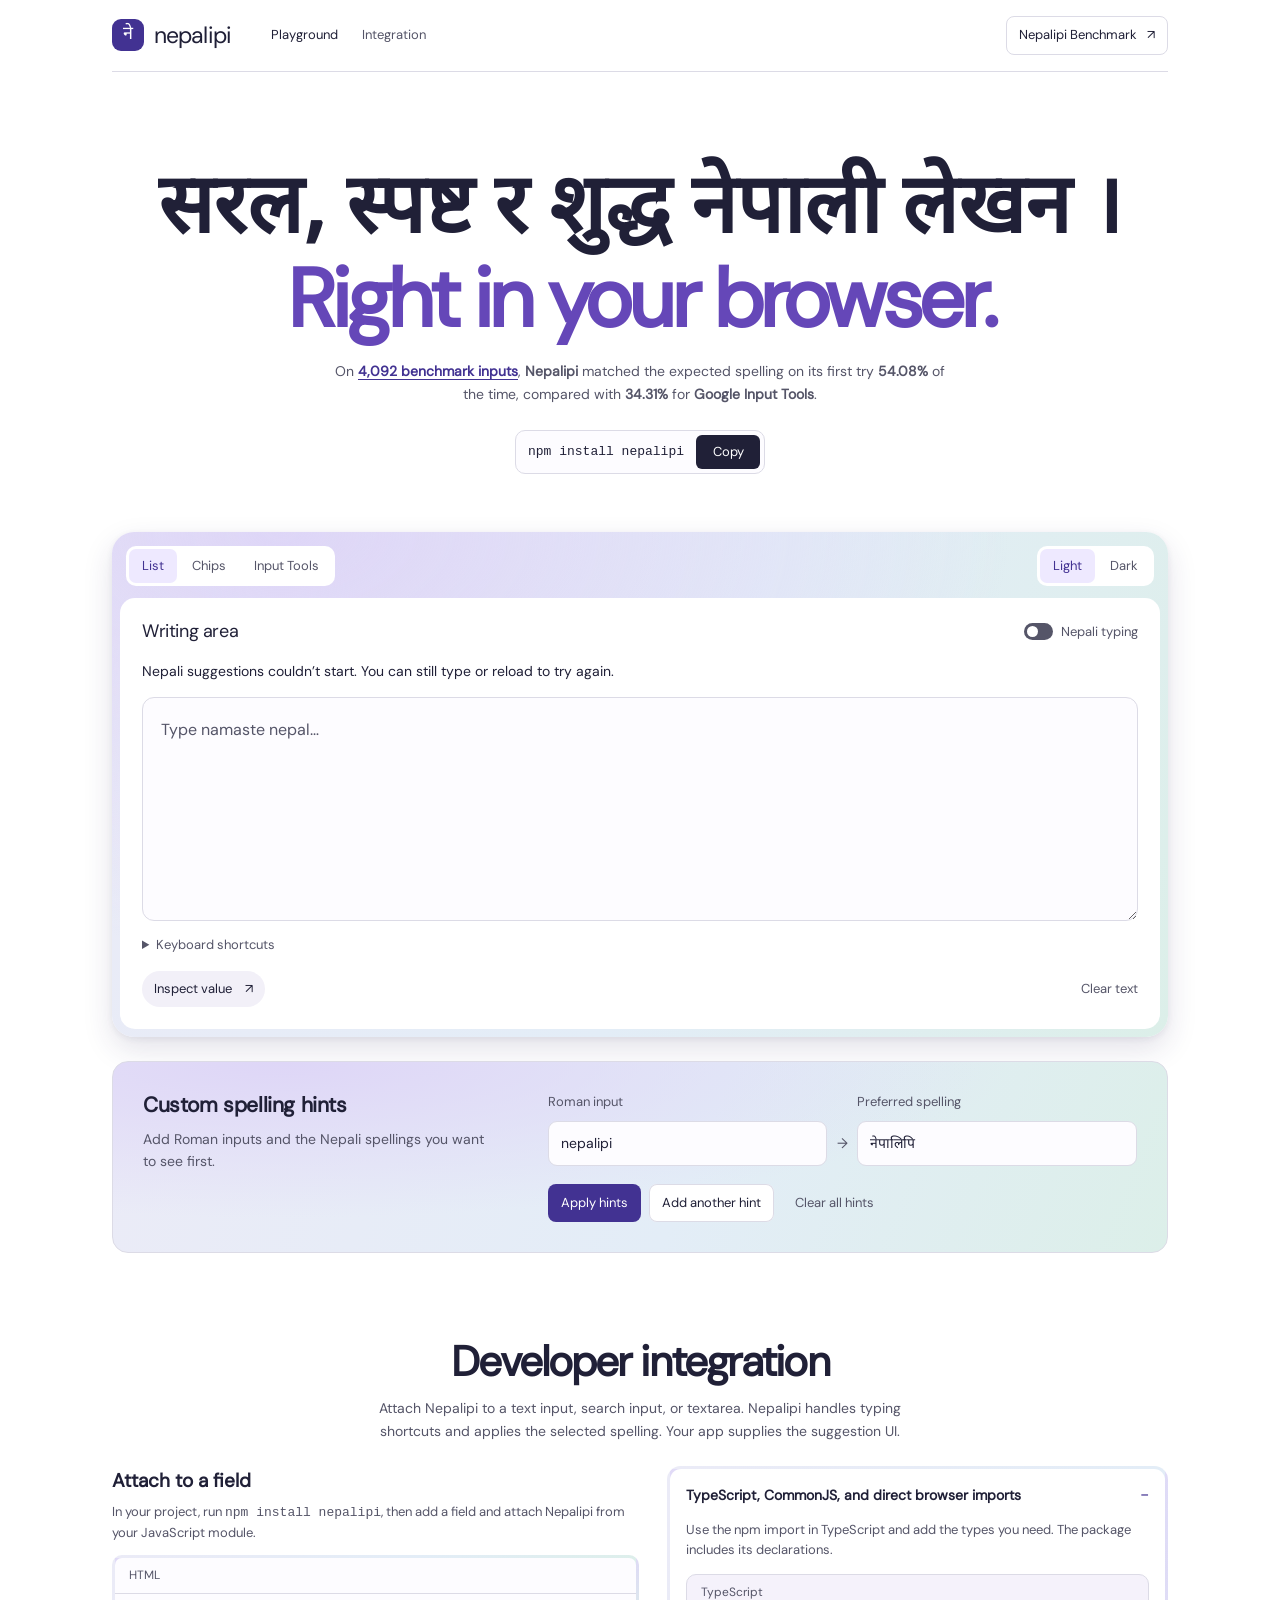
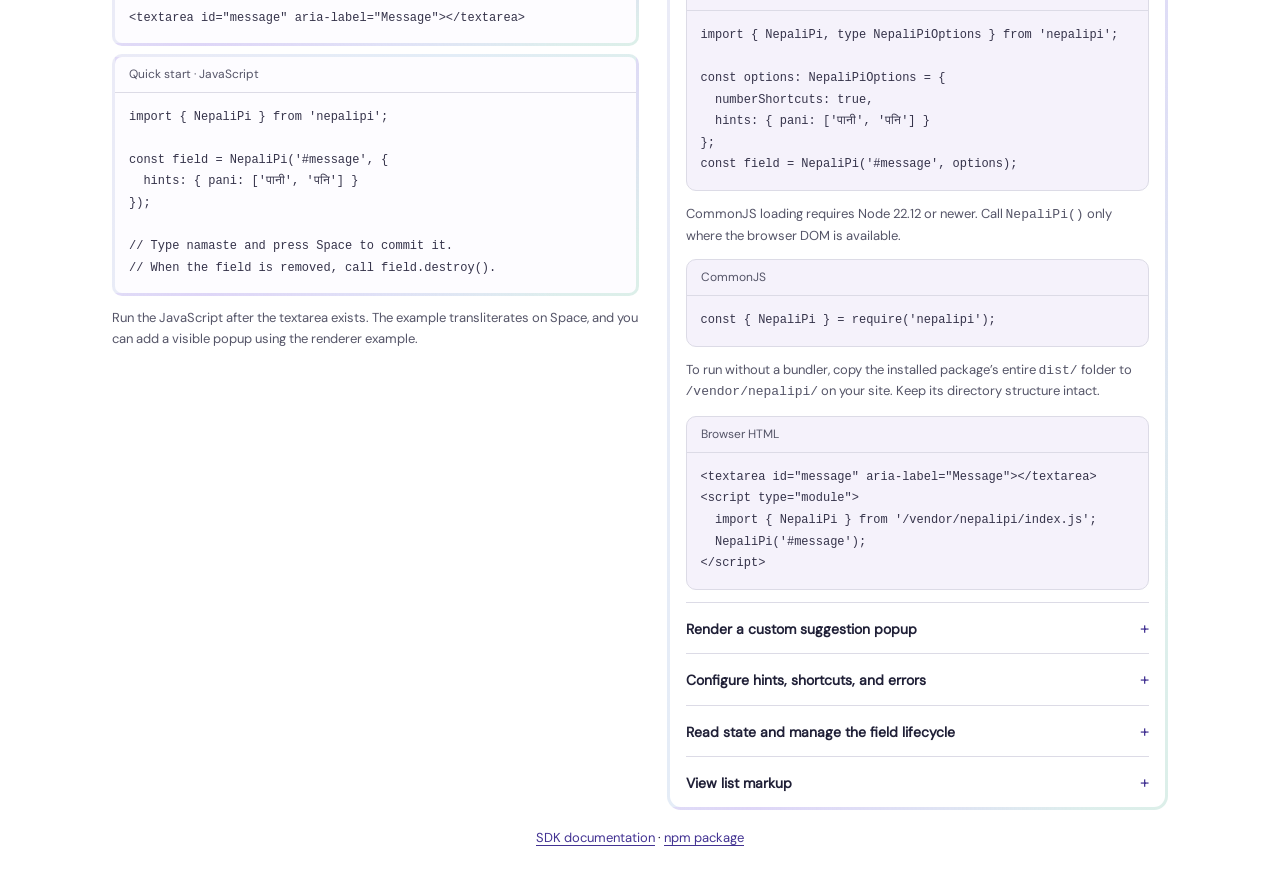
==== commit 89dbfb7f: "Emphasize homepage benchmark figures Demo source: 6cfe198337711be50f11ba2feffa90be1cd070cc" ====
--- a/index.html
+++ b/index.html
@@ -14,7 +14,7 @@
   <main>
     <section class="intro">
       <h1><span lang="ne">सरल, स्पष्ट र शुद्ध नेपाली लेखन ।</span><br><span>Right in your browser.</span></h1>
-      <p class="hero-benchmark">On <a href="/benchmark.html?suite=public-full#scores-panel">4,092 benchmark inputs</a>, <strong>Nepalipi</strong> matched the expected spelling on its first try 54.08% of the time, compared with 34.31% for <strong>Google Input Tools</strong>.</p>
+      <p class="hero-benchmark">On <a href="/benchmark.html?suite=public-full#scores-panel"><strong>4,092 benchmark inputs</strong></a>, <strong>Nepalipi</strong> matched the expected spelling on its first try <strong>54.08%</strong> of the time, compared with <strong>34.31%</strong> for <strong>Google Input Tools</strong>.</p>
       <div class="install-command">
         <code id="install-command">npm install nepalipi</code>
         <button id="copy-install" type="button">Copy</button>
